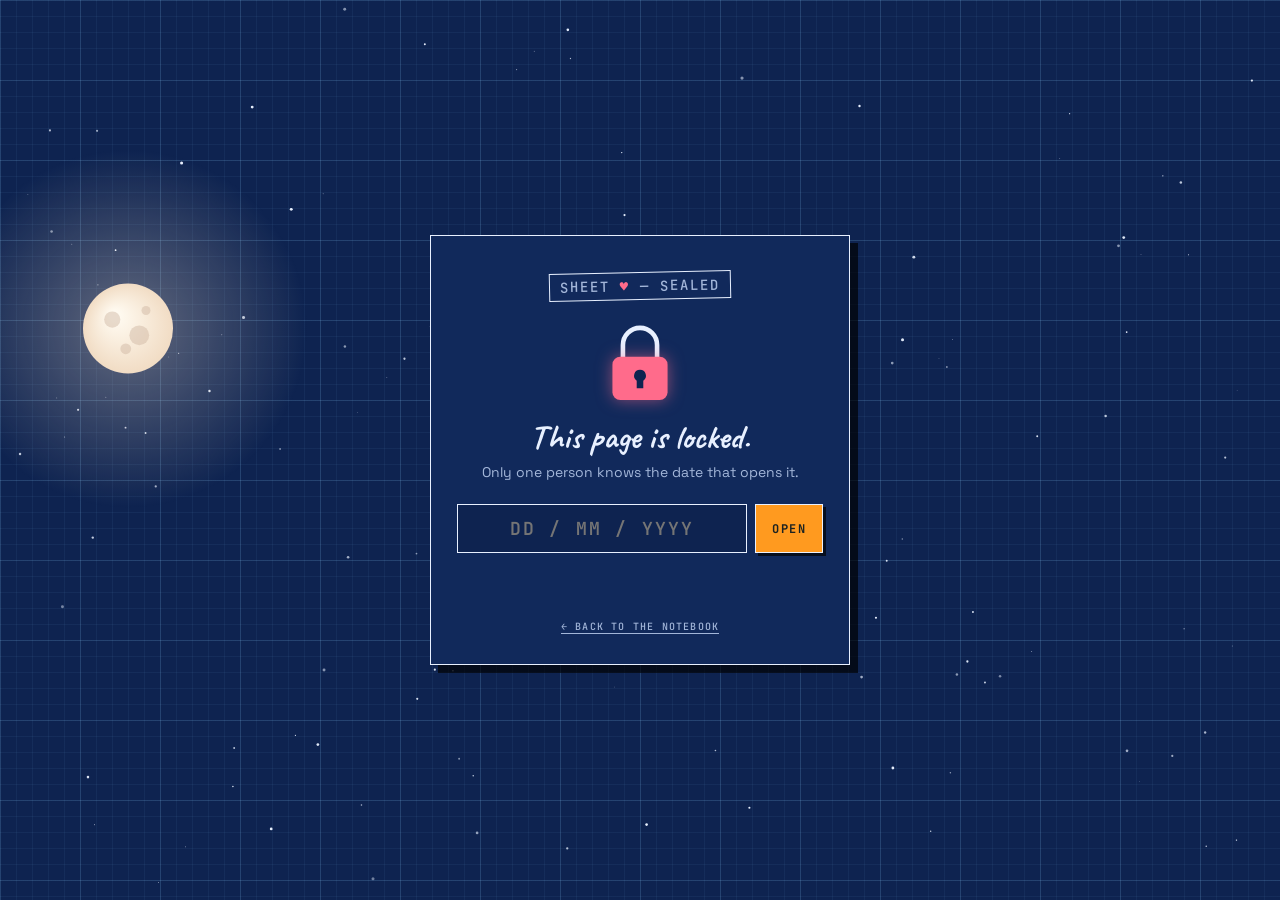
==== gf/index.html @ 49e69b69 "Lab Notebook portfolio, ready for Vercel Static site (no build step): lab-notebook design with circu" ====
<!doctype html>
<html lang="en">
<head>
<meta charset="utf-8">
<meta name="viewport" content="width=device-width,initial-scale=1">
<!-- private page: keep it out of search engines and link previews -->
<meta name="robots" content="noindex, nofollow, noarchive, nosnippet, noimageindex">
<meta name="referrer" content="no-referrer">
<meta name="theme-color" content="#0e2350">
<title>♥</title>
<link rel="icon" href="../assets/favicon.png">
<link rel="preconnect" href="https://fonts.googleapis.com">
<link rel="preconnect" href="https://fonts.gstatic.com" crossorigin>
<link href="https://fonts.googleapis.com/css2?family=Caveat:wght@500;700&family=JetBrains+Mono:wght@400;500;700&family=Space+Grotesk:wght@400;500;600;700&display=swap" rel="stylesheet">
<style>
:root{--paper:#0e2350;--ink:#e8f0ff;--muted:#a3b6d9;--line:#bcd2ff2b;--grid:#8fd3ff22;--grid-fine:#8fd3ff0e;--amber:#ff9a1f;--rose:#ff6b8b;--card:#11295b;
  --sans:'Space Grotesk',system-ui,sans-serif;--mono:'JetBrains Mono',ui-monospace,monospace;--hand:'Caveat',cursive;color-scheme:dark}
*{box-sizing:border-box}
html,body{margin:0;min-height:100%;overflow-x:clip}
body{color:var(--ink);font:16px/1.65 var(--sans);background-color:var(--paper);
  background-image:linear-gradient(var(--grid) 1px,transparent 1px),linear-gradient(90deg,var(--grid) 1px,transparent 1px),
    linear-gradient(var(--grid-fine) 1px,transparent 1px),linear-gradient(90deg,var(--grid-fine) 1px,transparent 1px);
  background-size:80px 80px,80px 80px,16px 16px,16px 16px}
a{color:inherit}
[hidden]{display:none!important}

/* ───── lock screen ───── */
.lock{min-height:100svh;display:grid;place-items:center;padding:24px}
.lock-card{width:min(420px,100%);border:1.5px solid var(--ink);background:var(--card);box-shadow:8px 8px 0 #000a;padding:30px 26px 26px;text-align:center;
  animation:drop .7s cubic-bezier(.3,1.4,.4,1)}
@keyframes drop{from{opacity:0;transform:translateY(-30px) rotate(-3deg)}}
.lock-label{display:inline-block;font:500 10px var(--mono);letter-spacing:.14em;padding:4px 10px;border:1px solid var(--ink);transform:rotate(-1.2deg);margin:0 0 18px}
.lock-label b{color:var(--rose)}
.padlock{display:block;width:74px;height:84px;margin:0 auto 14px;overflow:visible}
.padlock .shackle{fill:none;stroke:var(--ink);stroke-width:7;stroke-linecap:round;transition:transform .5s cubic-bezier(.3,1.6,.4,1);transform-origin:56px 36px}
.padlock .body{fill:var(--rose);filter:drop-shadow(0 0 12px #ff6b8b88)}
.padlock .hole{fill:var(--paper)}
.lock.open .padlock .shackle{transform:translate(0,-10px) rotate(28deg)}
.lock h1{margin:0;font:700 34px/1.1 var(--hand);color:var(--ink)}
.lock p{margin:6px 0 20px;color:var(--muted);font-size:14px}
.lock form{display:flex;gap:8px}
.lock input{flex:1;min-width:0;font:600 18px var(--mono);letter-spacing:.12em;text-align:center;color:var(--ink);background:var(--paper);
  border:1.5px solid var(--ink);padding:12px 10px;outline:none}
.lock input:focus{border-color:var(--rose);box-shadow:0 0 0 3px #ff6b8b44}
.lock button{font:700 12px var(--mono);letter-spacing:.12em;color:#1d2321;background:var(--amber);border:1.5px solid var(--ink);padding:0 16px;cursor:pointer;
  box-shadow:3px 3px 0 #000a}
.lock button:active{transform:translate(2px,2px);box-shadow:1px 1px 0 #000a}
.lock button:disabled{opacity:.6;cursor:progress}
.msg{min-height:1.6em;margin:12px 0 0;font:500 11px var(--mono);letter-spacing:.1em;color:var(--muted)}
.msg.bad{color:var(--rose)}
.lock.shake .lock-card{animation:shake .45s}
@keyframes shake{20%,60%{transform:translateX(-9px)}40%,80%{transform:translateX(9px)}}
.lock.open .lock-card{animation:away .9s cubic-bezier(.6,0,.3,1) .45s forwards}
@keyframes away{to{opacity:0;transform:translateY(-40px) scale(.92)}}
.back{display:inline-block;margin-top:18px;font:500 10px var(--mono);letter-spacing:.12em;color:var(--muted);text-decoration:none;border-bottom:1px solid currentColor}

/* ───── the private sheet (animations start when it's unhidden) ───── */
.sheet{max-width:980px;margin:0 auto;padding:56px 6vw 40px;min-height:100svh;display:flex;flex-direction:column}
.label{align-self:flex-start;font:500 11px var(--mono);letter-spacing:.12em;padding:4px 10px;border:1px solid var(--ink);transform:rotate(-1.2deg);
  opacity:0;animation:stamp .5s cubic-bezier(.2,1.4,.4,1) .3s forwards}
.label b{color:var(--rose)}
@keyframes stamp{0%{opacity:0;transform:scale(1.9) rotate(-9deg)}55%{opacity:1;transform:scale(.94) rotate(-1.2deg)}100%{opacity:1;transform:rotate(-1.2deg)}}
.for{margin:54px 0 0;font:500 12px var(--mono);letter-spacing:.16em;color:var(--muted)}
.name{margin:6px 0 0;font:700 clamp(58px,12vw,150px)/1 var(--hand);color:var(--rose);letter-spacing:0;text-shadow:0 0 30px #ff6b8b55;min-height:1em}
.name .word{display:inline-block;white-space:nowrap;opacity:1;transform:none;animation:none}
.name .word span{display:inline-block;opacity:0;transform:translateY(.35em) rotate(-6deg);animation:letter .6s cubic-bezier(.3,1.5,.4,1) forwards}
@keyframes letter{to{opacity:1;transform:none}}
.ecg{position:relative;margin:30px 0 8px}
.ecg svg{display:block;width:100%;height:auto;overflow:visible}
.ecg path{fill:none;stroke:var(--amber);stroke-width:3;stroke-linecap:round;stroke-linejoin:round;filter:drop-shadow(0 0 6px var(--amber));
  stroke-dasharray:1;stroke-dashoffset:1;animation:trace 3.4s cubic-bezier(.5,0,.3,1) 1.2s forwards}
.ecg .heart-fill{fill:var(--rose);stroke:none;filter:drop-shadow(0 0 14px var(--rose));opacity:0;transform-origin:500px 128px;
  animation:fill-in .8s ease 4.2s forwards,beat 1.1s ease-in-out 5s infinite}
@keyframes trace{to{stroke-dashoffset:0}}
@keyframes fill-in{to{opacity:.85}}
@keyframes beat{0%,100%{transform:scale(1)}15%{transform:scale(1.12)}30%{transform:scale(.98)}45%{transform:scale(1.07)}}
.readout{display:flex;justify-content:space-between;flex-wrap:wrap;gap:8px 20px;font:500 10px var(--mono);letter-spacing:.14em;color:var(--muted)}
.readout b{color:var(--rose)}
.letter{margin:46px 0 0;max-width:620px;font:700 clamp(26px,3.4vw,36px)/1.25 var(--hand);color:var(--ink);
  opacity:0;transform:translateY(16px);animation:rise 1s ease 5.4s forwards}
.letter .sign{display:block;margin-top:14px;color:var(--amber)}
@keyframes rise{to{opacity:1;transform:none}}
.block{display:grid;grid-template-columns:repeat(4,auto);margin-top:auto;border:1.5px solid var(--ink);background:var(--card);
  opacity:0;animation:rise 1s ease 6s forwards}
.block div{padding:10px 14px;border-left:1px solid var(--line)}
.block div:first-child{border-left:0}
.block dt{font:500 9px var(--mono);letter-spacing:.14em;color:var(--muted)}
.block dd{margin:2px 0 0;font:600 13px var(--mono);display:flex;align-items:center;gap:8px}
.led{width:9px;height:9px;border-radius:50%;background:var(--rose);box-shadow:0 0 10px var(--rose);animation:pulse 1.1s ease-in-out infinite}
@keyframes pulse{50%{opacity:.4}}
.foot{display:flex;justify-content:space-between;gap:14px;flex-wrap:wrap;margin-top:22px;font:500 10px var(--mono);letter-spacing:.12em;color:var(--muted)}
.foot a{text-decoration:none;border-bottom:1px solid currentColor}
.foot button{font:inherit;letter-spacing:inherit;color:inherit;background:none;border:0;border-bottom:1px solid currentColor;padding:0;cursor:pointer}
.float-heart{position:fixed;z-index:20;pointer-events:none;color:var(--rose);font-size:var(--s);text-shadow:0 0 10px var(--rose);
  animation:float 1.6s cubic-bezier(.2,.7,.3,1) forwards}
@keyframes float{0%{opacity:0;transform:translate(-50%,-50%) scale(.4)}20%{opacity:1}100%{opacity:0;transform:translate(calc(-50% + var(--dx)),calc(-50% - 140px)) scale(1) rotate(var(--r))}}
/* letters of her name hop and sparkle when touched (translate/scale don't fight the entrance animation) */
.name .word span{transition:translate .35s cubic-bezier(.3,1.8,.4,1),scale .35s cubic-bezier(.3,1.8,.4,1),color .3s;cursor:default}
.name .word span.hop{translate:0 -.16em;scale:1.14;color:#ffd0dc}
.sparkle{position:fixed;z-index:20;pointer-events:none;color:#fff3c4;font-size:var(--s);text-shadow:0 0 8px #ffd34d;
  animation:sparkle .9s ease-out forwards}
@keyframes sparkle{0%{opacity:0;transform:translate(-50%,-50%) scale(.3) rotate(0)}30%{opacity:1}100%{opacity:0;transform:translate(calc(-50% + var(--dx)),calc(-50% + var(--dy))) scale(1) rotate(90deg)}}
/* love meter */
.meter{display:grid;grid-template-columns:auto 1fr auto;align-items:center;gap:14px;margin:4px 0 14px;font:500 10px var(--mono);letter-spacing:.14em;color:var(--muted)}
.meter-track{height:8px;border:1px solid var(--line);border-radius:5px;overflow:hidden;background:#ffffff0a}
.meter-track i{display:block;height:100%;width:0;background:linear-gradient(90deg,var(--amber),var(--rose));box-shadow:0 0 12px var(--rose)}
.meter b{min-width:3.5em;text-align:right;color:var(--rose);font-size:13px}
.meter.overflow b{font-size:22px;line-height:1;animation:beat 1.1s ease-in-out infinite}
.meter.overflow .meter-track{border-color:var(--rose);box-shadow:0 0 10px #ff6b8b66}
@media (max-width:640px){.meter{grid-template-columns:1fr auto}.meter-track{grid-column:1/-1;grid-row:2}}
/* make-a-wish label */
.wish{position:fixed;z-index:20;pointer-events:none;transform:translate(-50%,-50%);font:700 26px var(--hand);color:#fff3c4;text-shadow:0 0 12px #ffd34d;white-space:nowrap;
  animation:wish 2s ease-out forwards}
@keyframes wish{0%{opacity:0;transform:translate(-50%,-30%) scale(.8)}20%{opacity:1;transform:translate(-50%,-60%) scale(1)}100%{opacity:0;transform:translate(-50%,-160%)}}
/* starry sky behind everything */
#sky{position:fixed;inset:0;width:100vw;height:100vh;z-index:0;pointer-events:none}
.lock,.sheet{position:relative;z-index:1}
/* typed letter */
.letter{animation-delay:5.1s}
.caret{display:inline-block;width:2px;height:.9em;margin-left:2px;background:var(--amber);vertical-align:-.08em;animation:caret .8s steps(1) infinite}
@keyframes caret{50%{opacity:0}}
.letter .sign{opacity:0;transition:opacity .8s}
.letter .sign.show{opacity:1}
/* rose petals */
.petal{position:fixed;top:-30px;z-index:2;pointer-events:none;width:var(--w);height:calc(var(--w) * .8);
  background:radial-gradient(circle at 30% 30%,#ffd0dc,#ff6b8b 70%);border-radius:150% 0 150% 0;opacity:.85;
  animation:petal-fall var(--t) linear var(--d) infinite}
.petal:before{content:'';position:absolute;inset:0;border-radius:inherit;animation:petal-sway calc(var(--t) / 3) ease-in-out infinite alternate}
@keyframes petal-fall{0%{transform:translate(0,-30px) rotate(0)}100%{transform:translate(var(--x),110vh) rotate(var(--r))}}
@keyframes petal-sway{to{transform:translateX(20px)}}
@media (max-width:640px){.block{grid-template-columns:1fr 1fr}.block div:nth-child(3){border-left:0}.block div:nth-child(n+3){border-top:1px solid var(--line)}}
@media (prefers-reduced-motion:reduce){*,*:before,*:after{animation-duration:.01ms!important;animation-delay:0s!important;animation-iteration-count:1!important}}
</style>
</head>
<body>
<canvas id="sky" aria-hidden="true"></canvas>

<section class="lock" id="lock">
  <div class="lock-card">
    <p class="lock-label">SHEET <b>♥</b> — SEALED</p>
    <svg class="padlock" viewBox="0 0 112 128" aria-hidden="true">
      <path class="shackle" d="M30 58V38a26 26 0 0 1 52 0v20"/>
      <rect class="body" x="14" y="56" width="84" height="66" rx="12"/>
      <path class="hole" d="M56 76a9 9 0 0 1 5 16.5V104h-10V92.5A9 9 0 0 1 56 76z"/>
    </svg>
    <h1>This page is locked.</h1>
    <p>Only one person knows the date that opens it.</p>
    <form id="unlock" autocomplete="off">
      <label for="code" class="sr" style="position:absolute;left:-9999px">Secret date</label>
      <input id="code" name="code" inputmode="numeric" placeholder="DD / MM / YYYY" maxlength="14" required>
      <button type="submit" id="go">OPEN</button>
    </form>
    <p class="msg" id="msg" role="status" aria-live="polite"></p>
    <a class="back" href="../">← BACK TO THE NOTEBOOK</a>
  </div>
</section>

<main class="sheet" id="sheet" hidden>
  <p class="label">SHEET <b>♥</b> — PRIVATE · NOT IN THE INDEX</p>
  <p class="for">THIS PAGE WAS BUILT FOR</p>
  <h2 class="name" id="name"></h2>
  <div class="ecg" aria-hidden="true">
    <svg viewBox="0 0 1000 200">
      <path class="heart-fill" d="M500 101C520 66 580 72 572 122L500 186 428 122C420 72 480 66 500 101Z"/>
      <path pathLength="1" d="M0 130H180l12-34 12 66 12-56 10 24H428C420 72 480 66 500 101 520 66 580 72 572 122L500 186 428 122M572 122l0 8H760l12-34 12 66 12-56 10 24H1000"/>
    </svg>
  </div>
  <div class="meter" id="meter"><span id="meter-label">LOADING FEELINGS…</span><div class="meter-track"><i id="meter-bar"></i></div><b id="meter-pct">0%</b></div>
  <div class="readout"><span>SIGNAL · <b>STRONG</b></span><span>HEART RATE · <b>UP WHEN YOU’RE AROUND</b></span><span>NOISE · <b>NONE</b></span></div>
  <p class="letter"><span id="letter"></span><span class="sign" id="sign"></span></p>
  <dl class="block">
    <div><dt>DRAWN BY</dt><dd>B. DAS</dd></div>
    <div><dt>FOR</dt><dd id="for-short"></dd></div>
    <div><dt>VERSION</dt><dd>FOREVER 1.0</dd></div>
    <div><dt>STATUS</dt><dd><span class="led" aria-hidden="true"></span>ALWAYS</dd></div>
  </dl>
  <div class="foot"><span>TAP ANYWHERE ♥</span><span><button type="button" id="relock">LOCK AGAIN</button> · <a href="../">BACK TO THE NOTEBOOK ↩</a></span></div>
</main>

<script>
// Everything personal on this page is encrypted (AES-GCM, key from PBKDF2-SHA256 of the secret date).
// The secret itself is not stored anywhere in this file.
const VAULT = {"s":"MyrY9vM8W0e4W0988fczvA==","i":"OGu+uRgVRUqlQItE","c":"XZv2y/sygol/c3PPj2JdcefuPgCkD9c0u+8Q4lAlenZkpwEbpFMzjRTC0/W4vvkPZ5CaL14CPgxz4UqVlFK6oJdX6OKluJ5E5cc877LloBkaXQAESIeO+EHK+ynYeEDeoNM/WL2xqyg3JQbbtQDfD/bO1xgSEq/BBn8qYmQ3HINXkmsTL3CVACy2qm3grxGHysK+Q5b//IneTbf1DOEj6WRxY+tyQ1RbpgGVzgbkaA==","n":600000};
const $ = id => document.getElementById(id);
const bytes = b64 => Uint8Array.from(atob(b64), c => c.charCodeAt(0));
const reduce = matchMedia('(prefers-reduced-motion: reduce)').matches;

async function openVault(code){
  const digits = code.replace(/\D/g, '');            // only digits count, so any separator works
  const enc = new TextEncoder();
  const base = await crypto.subtle.importKey('raw', enc.encode(digits), 'PBKDF2', false, ['deriveKey']);
  const key = await crypto.subtle.deriveKey({name: 'PBKDF2', salt: bytes(VAULT.s), iterations: VAULT.n, hash: 'SHA-256'},
    base, {name: 'AES-GCM', length: 256}, false, ['decrypt']);
  const plain = await crypto.subtle.decrypt({name: 'AES-GCM', iv: bytes(VAULT.i)}, key, bytes(VAULT.c)); // throws if wrong
  return JSON.parse(new TextDecoder().decode(plain));
}

function fill(data){
  const name = $('name');
  name.textContent = '';
  name.setAttribute('aria-label', data.name);
  // letters animate one by one, but each word stays together so the name never breaks mid-word
  let i = 0;
  data.name.split(' ').forEach((word, w) => {
    if (w) name.append(' ');
    const wrap = document.createElement('span');
    wrap.className = 'word';
    wrap.setAttribute('aria-hidden', 'true');
    [...word].forEach(ch => {
      const s = document.createElement('span');
      s.textContent = ch;
      s.style.animationDelay = (0.7 + i++ * 0.07) + 's';
      wrap.appendChild(s);
    });
    name.appendChild(wrap);
  });
  $('for-short').textContent = data.short;
  const letter = $('letter'), sign = $('sign');
  letter.textContent = '';
  sign.textContent = data.sign;
  sign.classList.remove('show');
  const lines = data.letter.split('<br>');
  if (reduce) {
    lines.forEach((line, i) => { if (i) letter.appendChild(document.createElement('br')); letter.append(line); });
    sign.classList.add('show');
    return;
  }
  typeLetter(letter, sign, lines);
}

/* the note types itself out, like a letter being written */
function typeLetter(el, sign, lines){
  const caret = document.createElement('span');
  caret.className = 'caret';
  let li = 0, ci = 0, node = document.createTextNode('');
  el.append(node, caret);
  const step = () => {
    if (li >= lines.length) { setTimeout(() => { caret.remove(); sign.classList.add('show'); }, 600); return; }
    const line = lines[li];
    if (ci < line.length) {
      node.data += line[ci++];
      setTimeout(step, /[,.]/.test(line[ci - 1]) ? 260 : 45 + Math.random() * 40);
    } else {
      li++; ci = 0;
      if (li < lines.length) { el.insertBefore(document.createElement('br'), caret); node = document.createTextNode(''); el.insertBefore(node, caret); }
      setTimeout(step, 420);
    }
  };
  setTimeout(step, 5600); // after the heart has finished drawing
}

/* hearts burst out of the padlock as it opens */
function burst(x, y){
  if (reduce) return;
  for (let i = 0; i < 26; i++) {
    const h = document.createElement('span');
    h.className = 'float-heart';
    h.textContent = '♥';
    h.style.left = x + 'px'; h.style.top = y + 'px';
    const a = Math.random() * Math.PI * 2, d = 60 + Math.random() * 160;
    h.style.setProperty('--s', (12 + Math.random() * 22) + 'px');
    h.style.setProperty('--dx', (Math.cos(a) * d) + 'px');
    h.style.setProperty('--r', ((Math.random() - .5) * 80) + 'deg');
    h.style.marginTop = (Math.sin(a) * d * .6) + 'px';
    h.style.animationDuration = (1.4 + Math.random() * .8) + 's';
    document.body.appendChild(h);
    h.addEventListener('animationend', () => h.remove());
  }
}

/* rose petals drift down once the page is open */
function petals(){
  if (reduce) return;
  for (let i = 0; i < 16; i++) {
    const p = document.createElement('span');
    p.className = 'petal';
    p.style.left = (Math.random() * 100) + 'vw';
    p.style.setProperty('--w', (10 + Math.random() * 12) + 'px');
    p.style.setProperty('--t', (9 + Math.random() * 8) + 's');
    p.style.setProperty('--d', (3 + Math.random() * 12) + 's');
    p.style.setProperty('--x', ((Math.random() - .5) * 240) + 'px');
    p.style.setProperty('--r', ((Math.random() - .5) * 720) + 'deg');
    document.body.appendChild(p);
  }
}

/* her name: letters hop and sparkle under a finger or the cursor */
$('name').addEventListener('pointerover', e => {
  const s = e.target.closest('.word span');
  if (!s || reduce) return;
  s.classList.add('hop');
  setTimeout(() => s.classList.remove('hop'), 380);
  const r = s.getBoundingClientRect();
  for (let k = 0; k < 3; k++) {
    const sp = document.createElement('span');
    sp.className = 'sparkle';
    sp.textContent = '✦';
    sp.style.left = (r.left + r.width / 2) + 'px';
    sp.style.top = (r.top + r.height * .3) + 'px';
    sp.style.setProperty('--s', (8 + Math.random() * 10) + 'px');
    sp.style.setProperty('--dx', ((Math.random() - .5) * 60) + 'px');
    sp.style.setProperty('--dy', (-20 - Math.random() * 40) + 'px');
    document.body.appendChild(sp);
    sp.addEventListener('animationend', () => sp.remove());
  }
});

/* set when the page unlocks: starts the heart constellation and the fireflies */
let opened = null;
let launchStar = () => {};

/* double-tap the sky to make a wish */
addEventListener('dblclick', e => {
  if ($('sheet').hidden || e.target.closest('a, button, input')) return;
  launchStar(e.clientX, e.clientY);
  const t = document.createElement('div');
  t.className = 'wish';
  t.textContent = 'make a wish ✨';
  t.style.left = e.clientX + 'px'; t.style.top = e.clientY + 'px';
  document.body.appendChild(t);
  t.addEventListener('animationend', () => t.remove());
});

/* love meter: counts up, then overflows */
function meter(){
  const bar = $('meter-bar'), pct = $('meter-pct'), lbl = $('meter-label');
  if (reduce) { bar.style.width = '100%'; pct.textContent = '∞'; lbl.textContent = 'OVERFLOW — CAN’T MEASURE IT'; return; }
  setTimeout(() => {
    const start = performance.now(), D = 3200;
    const tick = now => {
      const p = Math.min(1, (now - start) / D);
      const v = Math.round(100 * (1 - Math.pow(1 - p, 2)));
      bar.style.width = v + '%'; pct.textContent = v + '%';
      if (p < 1) requestAnimationFrame(tick);
      else setTimeout(() => { pct.textContent = '∞'; lbl.textContent = 'OVERFLOW — CAN’T MEASURE IT'; $('meter').classList.add('overflow'); }, 500);
    };
    requestAnimationFrame(tick);
  }, 4600);
}

/* starry sky with the occasional shooting star */
(function sky(){
  const c = $('sky'), ctx = c.getContext('2d');
  let stars = [], shoot = null, W = 0, H = 0;
  const size = () => {
    const dpr = Math.min(2, devicePixelRatio || 1);
    W = innerWidth; H = innerHeight;
    c.width = W * dpr; c.height = H * dpr; ctx.setTransform(dpr, 0, 0, dpr, 0, 0);
    stars = Array.from({length: Math.round(W * H / 9000)}, () => ({x: Math.random() * W, y: Math.random() * H, r: Math.random() * 1.3 + .3, p: Math.random() * 6.28, s: .5 + Math.random() * 1.5}));
  };
  addEventListener('resize', size); size();
  let next = performance.now() + 2500;

  // heart-shaped constellation in the top-right of the sky, joined star by star
  const HEART = Array.from({length: 16}, (_, k) => {
    const t = k / 16 * Math.PI * 2;
    return {x: 16 * Math.sin(t) ** 3, y: -(13 * Math.cos(t) - 5 * Math.cos(2 * t) - 2 * Math.cos(3 * t) - Math.cos(4 * t))};
  });
  function drawHeart(now){
    const scale = Math.min(W, H) / 150, cx = W * (W < 700 ? .5 : .8), cy = H * (W < 700 ? .14 : .2);
    const p = reduce ? 1 : Math.min(1, (now - opened - 2000) / 5000);
    if (p <= 0) return;
    const pts = HEART.map(h => ({x: cx + h.x * scale, y: cy + h.y * scale}));
    const segs = p * pts.length;
    ctx.globalAlpha = .55; ctx.strokeStyle = '#ffc2d1'; ctx.lineWidth = 1;
    ctx.beginPath(); ctx.moveTo(pts[0].x, pts[0].y);
    for (let k = 1; k <= Math.floor(segs) && k <= pts.length; k++) ctx.lineTo(pts[k % pts.length].x, pts[k % pts.length].y);
    const f = segs % 1, a = pts[Math.floor(segs) % pts.length], b = pts[(Math.floor(segs) + 1) % pts.length];
    if (p < 1) ctx.lineTo(a.x + (b.x - a.x) * f, a.y + (b.y - a.y) * f);
    ctx.stroke();
    pts.forEach((pt, k) => {
      if (k > segs) return;
      const tw = .7 + .3 * Math.sin(now / 400 + k);
      ctx.globalAlpha = tw; ctx.fillStyle = '#fff';
      ctx.shadowColor = '#ff6b8b'; ctx.shadowBlur = 10;
      ctx.beginPath(); ctx.arc(pt.x, pt.y, 1.9, 0, 6.283); ctx.fill();
      ctx.shadowBlur = 0;
    });
  }

  // a glowing moon that slowly rises in the top-left
  const t0 = performance.now();
  function drawMoon(now){
    const rise = reduce ? 1 : Math.min(1, (now - t0) / 18000);
    const ease = 1 - Math.pow(1 - rise, 3);
    const r = Math.max(26, Math.min(W, H) * .05);
    const x = W * (W < 700 ? .16 : .1), y = H * (.42 - .28 * ease);
    const halo = ctx.createRadialGradient(x, y, r * .8, x, y, r * 4);
    halo.addColorStop(0, 'rgba(255,236,214,.28)'); halo.addColorStop(1, 'rgba(255,236,214,0)');
    ctx.globalAlpha = 1; ctx.fillStyle = halo;
    ctx.beginPath(); ctx.arc(x, y, r * 4, 0, 6.283); ctx.fill();
    const body = ctx.createRadialGradient(x - r * .3, y - r * .3, r * .1, x, y, r);
    body.addColorStop(0, '#fffaf0'); body.addColorStop(1, '#f1dcc4');
    ctx.fillStyle = body;
    ctx.beginPath(); ctx.arc(x, y, r, 0, 6.283); ctx.fill();
    ctx.fillStyle = 'rgba(205,180,160,.45)';
    [[-.35, -.2, .18], [.25, .15, .22], [-.05, .45, .12], [.4, -.4, .1]].forEach(([dx, dy, cr]) => {
      ctx.beginPath(); ctx.arc(x + dx * r, y + dy * r, cr * r, 0, 6.283); ctx.fill();
    });
  }

  // a wished-for shooting star starts wherever she double-taps
  launchStar = (x, y) => { shoot = {x, y, vx: 10, vy: 4, life: 1}; next = performance.now() + 6000; };

  // fireflies drifting low on the page
  const flies = Array.from({length: 18}, () => ({x: Math.random(), y: .55 + Math.random() * .45, p: Math.random() * 6.28, s: .3 + Math.random() * .7}));
  function drawFireflies(now){
    const t = now / 1000;
    flies.forEach(f => {
      const x = (f.x + Math.sin(t * .15 * f.s + f.p) * .06) * W;
      const y = (f.y + Math.cos(t * .2 * f.s + f.p) * .04) * H;
      const glow = Math.max(0, Math.sin(t * 1.6 * f.s + f.p));
      ctx.globalAlpha = .15 + glow * .85;
      const g = ctx.createRadialGradient(x, y, 0, x, y, 9);
      g.addColorStop(0, '#fff6b0'); g.addColorStop(.35, '#ffd34d'); g.addColorStop(1, 'rgba(255,211,77,0)');
      ctx.fillStyle = g;
      ctx.beginPath(); ctx.arc(x, y, 9, 0, 6.283); ctx.fill();
    });
  }
  const frame = now => {
    ctx.clearRect(0, 0, W, H);
    stars.forEach(st => {
      const tw = reduce ? .8 : .45 + .55 * Math.abs(Math.sin(st.p + now / 1000 * st.s));
      ctx.globalAlpha = tw; ctx.fillStyle = '#eaf2ff';
      ctx.beginPath(); ctx.arc(st.x, st.y, st.r, 0, 6.283); ctx.fill();
    });
    drawMoon(now);
    if (opened) drawHeart(now);
    if (opened && !reduce) drawFireflies(now);
    if (!reduce) {
      if (!shoot && now > next) shoot = {x: Math.random() * W * .7, y: Math.random() * H * .35, vx: 9 + Math.random() * 5, vy: 3.5 + Math.random() * 2, life: 1};
      if (shoot) {
        const g = ctx.createLinearGradient(shoot.x, shoot.y, shoot.x - shoot.vx * 14, shoot.y - shoot.vy * 14);
        g.addColorStop(0, 'rgba(255,240,250,' + shoot.life + ')'); g.addColorStop(1, 'rgba(255,107,139,0)');
        ctx.globalAlpha = 1; ctx.strokeStyle = g; ctx.lineWidth = 2;
        ctx.beginPath(); ctx.moveTo(shoot.x, shoot.y); ctx.lineTo(shoot.x - shoot.vx * 14, shoot.y - shoot.vy * 14); ctx.stroke();
        shoot.x += shoot.vx; shoot.y += shoot.vy; shoot.life -= .015;
        if (shoot.life <= 0 || shoot.x > W + 100) { shoot = null; next = now + 4000 + Math.random() * 5000; }
      }
    }
    ctx.globalAlpha = 1;
    requestAnimationFrame(frame);
  };
  requestAnimationFrame(frame);
})();

// remember the unlock for this browser tab only, so a refresh doesn't ask again
let unlocked = null;
try { unlocked = sessionStorage.getItem('gf-code'); } catch (e) {}

async function tryOpen(code, instant){
  const data = await openVault(code);
  try { sessionStorage.setItem('gf-code', code.replace(/\D/g, '')); } catch (e) {}
  fill(data);
  const lock = $('lock');
  opened = performance.now();
  meter();
  if (instant || reduce) { lock.hidden = true; $('sheet').hidden = false; petals(); return; }
  lock.classList.add('open');
  const pad = document.querySelector('.padlock').getBoundingClientRect();
  burst(pad.left + pad.width / 2, pad.top + pad.height / 2);
  setTimeout(() => { lock.hidden = true; $('sheet').hidden = false; scrollTo(0, 0); petals(); }, 1300);
}

if (unlocked) tryOpen(unlocked, true).catch(() => { try { sessionStorage.removeItem('gf-code'); } catch (e) {} });

$('unlock').addEventListener('submit', async e => {
  e.preventDefault();
  const code = $('code').value;
  const msg = $('msg'), go = $('go'), lock = $('lock');
  msg.className = 'msg'; msg.textContent = 'CHECKING…'; go.disabled = true;
  try {
    await tryOpen(code);
    msg.textContent = 'OPENING ♥';
  } catch (err) {
    msg.className = 'msg bad'; msg.textContent = 'NOT QUITE. TRY AGAIN.';
    lock.classList.remove('shake'); void lock.offsetWidth; lock.classList.add('shake');
    $('code').select();
  } finally { go.disabled = false; }
});

$('relock').addEventListener('click', () => {
  try { sessionStorage.removeItem('gf-code'); } catch (e) {}
  location.reload();
});

// floating hearts once unlocked
addEventListener('pointerdown', e => {
  if (reduce || $('sheet').hidden || e.target.closest('a, button')) return;
  for (let i = 0; i < 6; i++) {
    const h = document.createElement('span');
    h.className = 'float-heart';
    h.textContent = '♥';
    h.style.left = e.clientX + 'px'; h.style.top = e.clientY + 'px';
    h.style.setProperty('--s', (14 + Math.random() * 18) + 'px');
    h.style.setProperty('--dx', ((Math.random() - .5) * 120) + 'px');
    h.style.setProperty('--r', ((Math.random() - .5) * 50) + 'deg');
    h.style.animationDelay = (i * 0.05) + 's';
    document.body.appendChild(h);
    h.addEventListener('animationend', () => h.remove());
  }
});
</script>
</body>
</html>
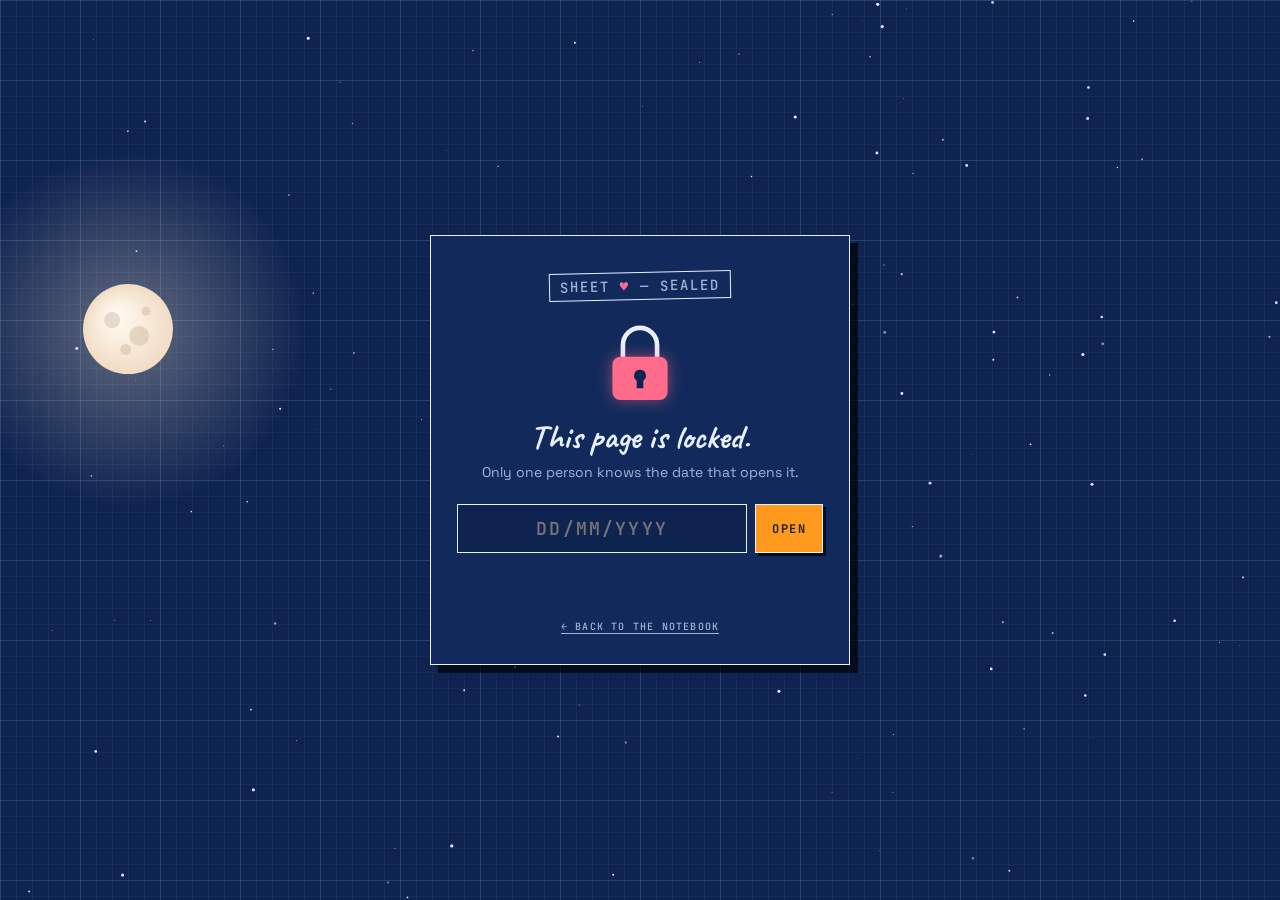
==== commit 1a730f3d: "Fix /gf layout on phones Lock card no longer runs off narrow screens; shorter date placeholder. Moon" ====
--- a/gf/index.html
+++ b/gf/index.html
@@ -25,8 +25,9 @@
 [hidden]{display:none!important}
 
 /* ───── lock screen ───── */
-.lock{min-height:100svh;display:grid;place-items:center;padding:24px}
-.lock-card{width:min(420px,100%);border:1.5px solid var(--ink);background:var(--card);box-shadow:8px 8px 0 #000a;padding:30px 26px 26px;text-align:center;
+/* minmax(0,…) stops the card from growing to its content width and running off small screens */
+.lock{min-height:100svh;display:grid;grid-template-columns:minmax(0,420px);justify-content:center;align-content:center;padding:24px 18px}
+.lock-card{width:100%;min-width:0;border:1.5px solid var(--ink);background:var(--card);box-shadow:8px 8px 0 #000a;padding:30px 26px 26px;text-align:center;
   animation:drop .7s cubic-bezier(.3,1.4,.4,1)}
 @keyframes drop{from{opacity:0;transform:translateY(-30px) rotate(-3deg)}}
 .lock-label{display:inline-block;font:500 10px var(--mono);letter-spacing:.14em;padding:4px 10px;border:1px solid var(--ink);transform:rotate(-1.2deg);margin:0 0 18px}
@@ -42,7 +43,9 @@
 .lock input{flex:1;min-width:0;font:600 18px var(--mono);letter-spacing:.12em;text-align:center;color:var(--ink);background:var(--paper);
   border:1.5px solid var(--ink);padding:12px 10px;outline:none}
 .lock input:focus{border-color:var(--rose);box-shadow:0 0 0 3px #ff6b8b44}
-.lock button{font:700 12px var(--mono);letter-spacing:.12em;color:#1d2321;background:var(--amber);border:1.5px solid var(--ink);padding:0 16px;cursor:pointer;
+.lock p{overflow-wrap:anywhere}
+@media (max-width:420px){.lock input{font-size:16px;letter-spacing:.06em;padding:12px 6px}.lock-card{padding:26px 18px 22px}}
+.lock button{flex:none;font:700 12px var(--mono);letter-spacing:.12em;color:#1d2321;background:var(--amber);border:1.5px solid var(--ink);padding:0 16px;cursor:pointer;
   box-shadow:3px 3px 0 #000a}
 .lock button:active{transform:translate(2px,2px);box-shadow:1px 1px 0 #000a}
 .lock button:disabled{opacity:.6;cursor:progress}
@@ -147,7 +150,7 @@
     <p>Only one person knows the date that opens it.</p>
     <form id="unlock" autocomplete="off">
       <label for="code" class="sr" style="position:absolute;left:-9999px">Secret date</label>
-      <input id="code" name="code" inputmode="numeric" placeholder="DD / MM / YYYY" maxlength="14" required>
+      <input id="code" name="code" inputmode="numeric" placeholder="DD/MM/YYYY" maxlength="14" required>
       <button type="submit" id="go">OPEN</button>
     </form>
     <p class="msg" id="msg" role="status" aria-live="polite"></p>
@@ -357,7 +360,17 @@
     return {x: 16 * Math.sin(t) ** 3, y: -(13 * Math.cos(t) - 5 * Math.cos(2 * t) - 2 * Math.cos(3 * t) - Math.cos(4 * t))};
   });
   function drawHeart(now){
-    const scale = Math.min(W, H) / 150, cx = W * (W < 700 ? .5 : .8), cy = H * (W < 700 ? .14 : .2);
+    // the constellation sits just after the last word of her name (it scrolls with it), sized to the lettering
+    const words = document.querySelectorAll('#name .word');
+    const last = words[words.length - 1];
+    if (!last) return;
+    const wr = last.getBoundingClientRect();
+    if (wr.bottom < -80 || wr.top > H + 80) return;
+    const scale = Math.max(1.4, Math.min(3.2, wr.height / 26));
+    const halfW = 17 * scale;
+    const roomRight = W - wr.right;
+    const cx = roomRight > halfW * 2 + 24 ? wr.right + 18 + halfW : W - halfW - 12;
+    const cy = roomRight > halfW * 2 + 24 ? wr.top + wr.height * .45 : wr.top - halfW * .6;
     const p = reduce ? 1 : Math.min(1, (now - opened - 2000) / 5000);
     if (p <= 0) return;
     const pts = HEART.map(h => ({x: cx + h.x * scale, y: cy + h.y * scale}));
@@ -383,8 +396,11 @@
   function drawMoon(now){
     const rise = reduce ? 1 : Math.min(1, (now - t0) / 18000);
     const ease = 1 - Math.pow(1 - rise, 3);
-    const r = Math.max(26, Math.min(W, H) * .05);
-    const x = W * (W < 700 ? .16 : .1), y = H * (.42 - .28 * ease);
+    // phones: a small moon slides in at the top-right corner, clear of the text; wide screens: rises in the left margin
+    const small = W < 700;
+    const r = small ? 22 : Math.max(26, Math.min(W, H) * .05);
+    const x = small ? W + 30 - 46 * ease : W * .1;
+    const y = small ? 26 : H * (.42 - .28 * ease);
     const halo = ctx.createRadialGradient(x, y, r * .8, x, y, r * 4);
     halo.addColorStop(0, 'rgba(255,236,214,.28)'); halo.addColorStop(1, 'rgba(255,236,214,0)');
     ctx.globalAlpha = 1; ctx.fillStyle = halo;
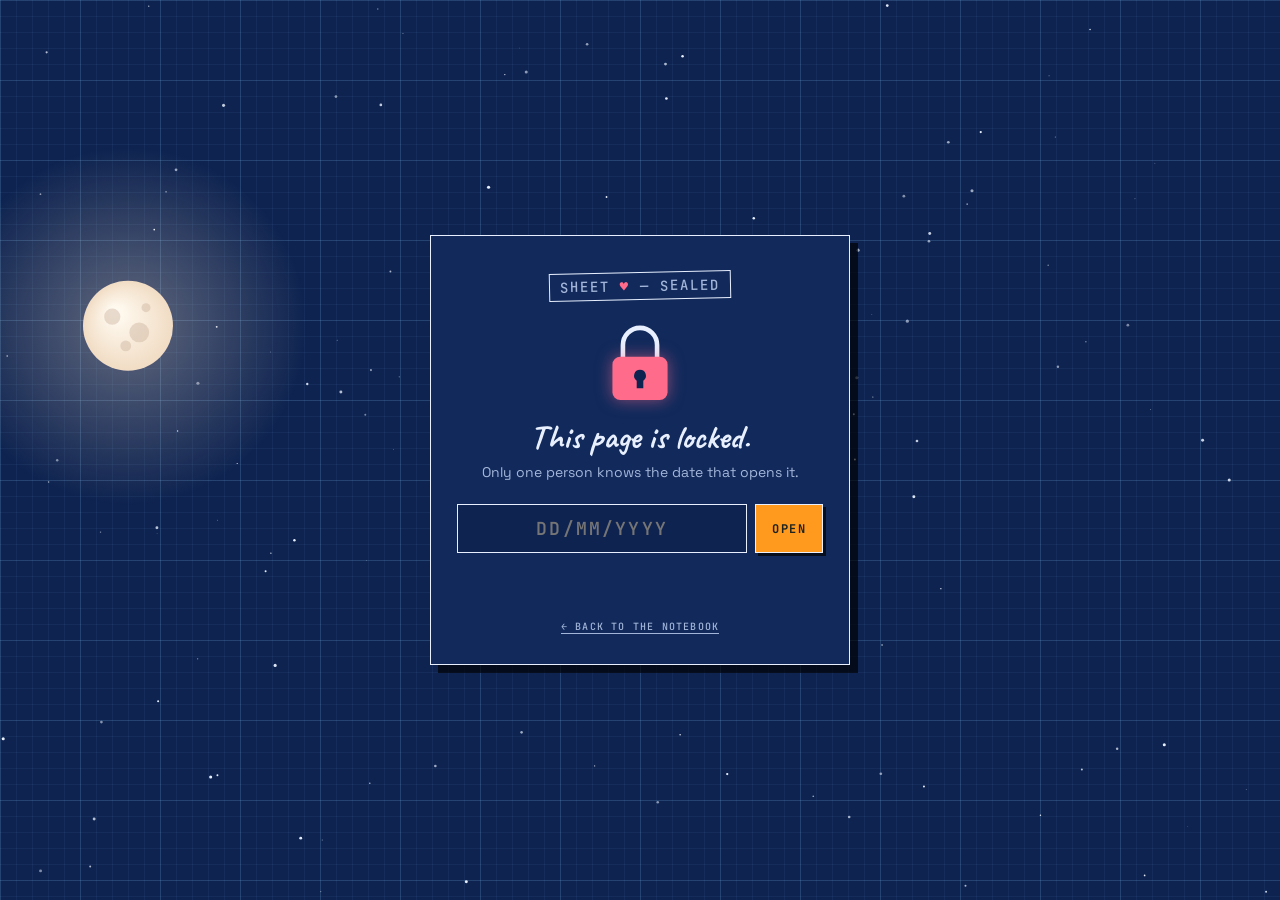
==== commit 509b6e08: "Add phone-first animations Main site: section headings rise word by word, photos tilt with the phone" ====
--- a/gf/index.html
+++ b/gf/index.html
@@ -103,6 +103,20 @@
 .sparkle{position:fixed;z-index:20;pointer-events:none;color:#fff3c4;font-size:var(--s);text-shadow:0 0 8px #ffd34d;
   animation:sparkle .9s ease-out forwards}
 @keyframes sparkle{0%{opacity:0;transform:translate(-50%,-50%) scale(.3) rotate(0)}30%{opacity:1}100%{opacity:0;transform:translate(calc(-50% + var(--dx)),calc(-50% + var(--dy))) scale(1) rotate(90deg)}}
+/* tappable heart: tap = heartbeat, hold = burst */
+.heart-btn{position:absolute;left:41%;top:26%;width:18%;height:72%;z-index:2;border:0;background:none;padding:0;cursor:pointer;
+  -webkit-tap-highlight-color:transparent;touch-action:manipulation;user-select:none;-webkit-user-select:none;-webkit-touch-callout:none}
+.heart-btn:focus-visible{outline:2px dashed var(--rose);outline-offset:4px;border-radius:50%}
+.charge{position:absolute;left:50%;top:48%;width:min(120px,26vw);aspect-ratio:1;border-radius:50%;translate:-50% -50%;pointer-events:none;
+  background:conic-gradient(var(--rose) calc(var(--p,0) * 1turn),transparent 0);opacity:0;transition:opacity .2s;
+  -webkit-mask:radial-gradient(circle,transparent 58%,#000 60%);mask:radial-gradient(circle,transparent 58%,#000 60%)}
+.heart-btn.charging .charge{opacity:1}
+.beat-hint{position:absolute;left:61%;top:0;rotate:-6deg;font:700 17px var(--hand);color:var(--rose);opacity:0;white-space:nowrap;pointer-events:none;
+  animation:rise 1s ease 7.5s forwards}
+.ecg.fast .heart-fill{animation:fill-in .01s forwards,beat .42s ease-in-out infinite}
+.badum{position:fixed;z-index:20;pointer-events:none;transform:translate(-50%,-50%);font:700 30px var(--hand);color:var(--rose);text-shadow:0 0 14px var(--rose);white-space:nowrap;
+  animation:badum 1.3s ease-out forwards}
+@keyframes badum{0%{opacity:0;transform:translate(-50%,-30%) scale(.6)}20%{opacity:1;transform:translate(-50%,-80%) scale(1.15)}35%{transform:translate(-50%,-85%) scale(.95)}50%{transform:translate(-50%,-90%) scale(1.08)}100%{opacity:0;transform:translate(-50%,-190%) scale(1)}}
 /* love meter */
 .meter{display:grid;grid-template-columns:auto 1fr auto;align-items:center;gap:14px;margin:4px 0 14px;font:500 10px var(--mono);letter-spacing:.14em;color:var(--muted)}
 .meter-track{height:8px;border:1px solid var(--line);border-radius:5px;overflow:hidden;background:#ffffff0a}
@@ -162,8 +176,10 @@
   <p class="label">SHEET <b>♥</b> — PRIVATE · NOT IN THE INDEX</p>
   <p class="for">THIS PAGE WAS BUILT FOR</p>
   <h2 class="name" id="name"></h2>
-  <div class="ecg" aria-hidden="true">
-    <svg viewBox="0 0 1000 200">
+  <div class="ecg">
+    <button type="button" class="heart-btn" id="heart-btn" aria-label="Tap to feel the heartbeat, hold for a surprise"><span class="charge" aria-hidden="true"></span></button>
+    <span class="beat-hint" aria-hidden="true">tap me · hold me ♥</span>
+    <svg viewBox="0 0 1000 200" aria-hidden="true">
       <path class="heart-fill" d="M500 101C520 66 580 72 572 122L500 186 428 122C420 72 480 66 500 101Z"/>
       <path pathLength="1" d="M0 130H180l12-34 12 66 12-56 10 24H428C420 72 480 66 500 101 520 66 580 72 572 122L500 186 428 122M572 122l0 8H760l12-34 12 66 12-56 10 24H1000"/>
     </svg>
@@ -306,6 +322,67 @@
     document.body.appendChild(sp);
     sp.addEventListener('animationend', () => sp.remove());
   }
+});
+
+/* the glowing heart: tap to feel a heartbeat, hold for a burst of hearts */
+(function heartButton(){
+  const btn = $('heart-btn'), ecg = btn.closest('.ecg');
+  const HOLD = 1300;
+  let start = 0, raf = 0, fired = false, fastTimer;
+  const centre = () => { const r = btn.getBoundingClientRect(); return [r.left + r.width / 2, r.top + r.height * .48]; };
+  const buzz = p => { try { navigator.vibrate && navigator.vibrate(p); } catch (e) {} };
+  const beat = () => {
+    buzz([60, 90, 60]);
+    ecg.classList.add('fast');
+    clearTimeout(fastTimer); fastTimer = setTimeout(() => ecg.classList.remove('fast'), 2600);
+    if (reduce) return;
+    const [x, y] = centre();
+    const t = document.createElement('div');
+    t.className = 'badum'; t.textContent = 'ba-dum ♥';
+    t.style.left = x + 'px'; t.style.top = y + 'px';
+    document.body.appendChild(t);
+    t.addEventListener('animationend', () => t.remove());
+  };
+  const big = () => {
+    buzz([80, 60, 80, 60, 200]);
+    const [x, y] = centre();
+    for (let k = 0; k < 3; k++) setTimeout(() => burst(x, y), k * 220);
+    ecg.classList.add('fast');
+    clearTimeout(fastTimer); fastTimer = setTimeout(() => ecg.classList.remove('fast'), 3500);
+  };
+  const tick = now => {
+    const p = Math.min(1, (now - start) / HOLD);
+    btn.style.setProperty('--p', p.toFixed(3));
+    if (p >= 1) { fired = true; btn.classList.remove('charging'); big(); return; }
+    raf = requestAnimationFrame(tick);
+  };
+  btn.addEventListener('pointerdown', e => {
+    e.preventDefault();
+    fired = false; start = performance.now();
+    try { btn.setPointerCapture(e.pointerId); } catch (err) {}   // keeps the hold going if the finger drifts
+    btn.classList.add('charging');
+    raf = requestAnimationFrame(tick);
+  });
+  const end = () => {
+    if (!btn.classList.contains('charging') && !fired) return;
+    cancelAnimationFrame(raf);
+    btn.classList.remove('charging'); btn.style.setProperty('--p', 0);
+    if (!fired) beat();
+    fired = false;
+  };
+  btn.addEventListener('pointerup', end);
+  btn.addEventListener('pointercancel', () => { cancelAnimationFrame(raf); btn.classList.remove('charging'); btn.style.setProperty('--p', 0); fired = false; });
+  btn.addEventListener('keydown', e => { if (e.key === 'Enter' || e.key === ' ') { e.preventDefault(); beat(); } });
+  btn.addEventListener('contextmenu', e => e.preventDefault());   // long-press shouldn't open the phone's menu
+})();
+
+/* tilt the phone: the sky shifts a little, like looking through a window */
+let skyX = 0, skyY = 0, skyTX = 0, skyTY = 0, skyBase = null;
+addEventListener('deviceorientation', e => {
+  if (reduce || e.gamma == null) return;
+  if (skyBase === null) skyBase = e.beta;
+  skyTX = Math.max(-1, Math.min(1, e.gamma / 30));
+  skyTY = Math.max(-1, Math.min(1, (e.beta - skyBase) / 30));
 });
 
 /* set when the page unlocks: starts the heart constellation and the fireflies */
@@ -399,8 +476,8 @@
     // phones: a small moon slides in at the top-right corner, clear of the text; wide screens: rises in the left margin
     const small = W < 700;
     const r = small ? 22 : Math.max(26, Math.min(W, H) * .05);
-    const x = small ? W + 30 - 46 * ease : W * .1;
-    const y = small ? 26 : H * (.42 - .28 * ease);
+    const x = (small ? W + 30 - 46 * ease : W * .1) - skyX * 5;
+    const y = (small ? 26 : H * (.42 - .28 * ease)) - skyY * 5;
     const halo = ctx.createRadialGradient(x, y, r * .8, x, y, r * 4);
     halo.addColorStop(0, 'rgba(255,236,214,.28)'); halo.addColorStop(1, 'rgba(255,236,214,0)');
     ctx.globalAlpha = 1; ctx.fillStyle = halo;
@@ -435,10 +512,12 @@
   }
   const frame = now => {
     ctx.clearRect(0, 0, W, H);
+    // ease toward the phone's tilt; nearer (faster-twinkling) stars move a little more
+    skyX += (skyTX - skyX) * .08; skyY += (skyTY - skyY) * .08;
     stars.forEach(st => {
       const tw = reduce ? .8 : .45 + .55 * Math.abs(Math.sin(st.p + now / 1000 * st.s));
       ctx.globalAlpha = tw; ctx.fillStyle = '#eaf2ff';
-      ctx.beginPath(); ctx.arc(st.x, st.y, st.r, 0, 6.283); ctx.fill();
+      ctx.beginPath(); ctx.arc(st.x - skyX * 10 * st.s, st.y - skyY * 10 * st.s, st.r, 0, 6.283); ctx.fill();
     });
     drawMoon(now);
     if (opened) drawHeart(now);
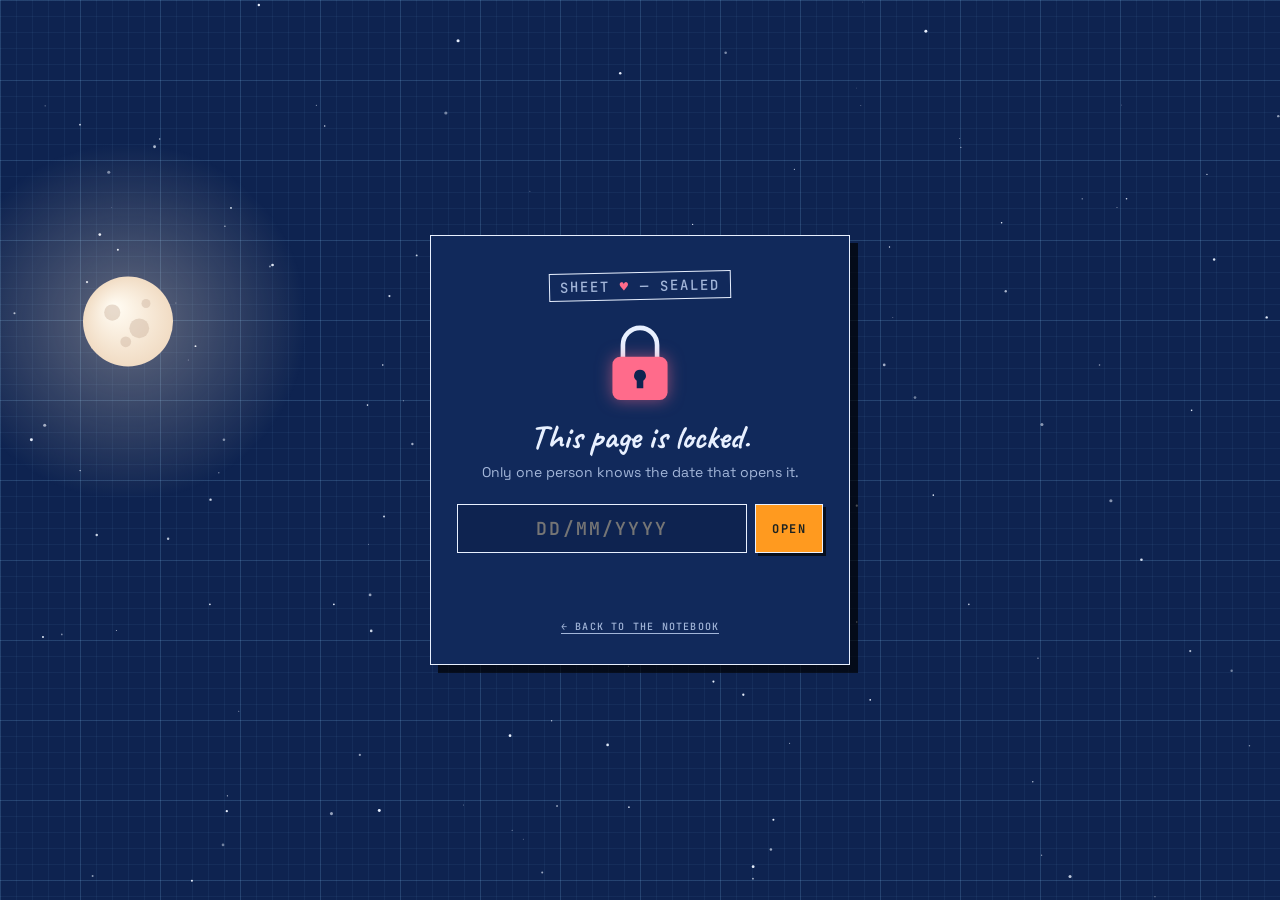
==== commit 466c9687: "Add x-ray cards, shake effects, light drawing and meteor shower Main site: long-press an experiment " ====
--- a/gf/index.html
+++ b/gf/index.html
@@ -66,7 +66,11 @@
 .for{margin:54px 0 0;font:500 12px var(--mono);letter-spacing:.16em;color:var(--muted)}
 .name{margin:6px 0 0;font:700 clamp(58px,12vw,150px)/1 var(--hand);color:var(--rose);letter-spacing:0;text-shadow:0 0 30px #ff6b8b55;min-height:1em}
 .name .word{display:inline-block;white-space:nowrap;opacity:1;transform:none;animation:none}
-.name .word span{display:inline-block;opacity:0;transform:translateY(.35em) rotate(-6deg);animation:letter .6s cubic-bezier(.3,1.5,.4,1) forwards}
+.name .word span{display:inline-block;opacity:0;transform:translateY(.35em) rotate(-6deg);animation:letter .6s cubic-bezier(.3,1.5,.4,1) forwards,twinkle 6s ease-in-out infinite}
+/* a soft glow ripples through her name, letter by letter */
+@keyframes twinkle{0%,12%,100%{text-shadow:0 0 30px #ff6b8b55}5%{text-shadow:0 0 6px #fff,0 0 18px #ffd0dc,0 0 40px #ff6b8b}}
+/* sparkler trail when she drags a finger */
+#light{position:fixed;inset:0;width:100vw;height:100vh;z-index:15;pointer-events:none}
 @keyframes letter{to{opacity:1;transform:none}}
 .ecg{position:relative;margin:30px 0 8px}
 .ecg svg{display:block;width:100%;height:auto;overflow:visible}
@@ -228,7 +232,9 @@
     [...word].forEach(ch => {
       const s = document.createElement('span');
       s.textContent = ch;
-      s.style.animationDelay = (0.7 + i++ * 0.07) + 's';
+      // first delay: entrance; second: when this letter's glow comes round in the ripple
+      s.style.animationDelay = `${0.7 + i * 0.07}s, ${4 + i * 0.09}s`;
+      i++;
       wrap.appendChild(s);
     });
     name.appendChild(wrap);
@@ -388,6 +394,65 @@
 /* set when the page unlocks: starts the heart constellation and the fireflies */
 let opened = null;
 let launchStar = () => {};
+let meteorShower = () => {};
+
+/* shake the phone: a meteor shower */
+(function shakeForMeteors(){
+  let last = 0, hits = 0, first = 0, cool = 0;
+  addEventListener('devicemotion', e => {
+    const a = e.accelerationIncludingGravity || e.acceleration;
+    if (!a || a.x == null || reduce || $('sheet').hidden) return;
+    const now = performance.now();
+    if (Math.hypot(a.x, a.y, a.z || 0) > 24 && now - last > 120) {
+      last = now;
+      if (now - first > 900) { hits = 0; first = now; }
+      if (++hits >= 3 && now > cool) {
+        hits = 0; cool = now + 2500;
+        meteorShower(9);
+        try { navigator.vibrate && navigator.vibrate([20, 30, 20, 30, 20]); } catch (err) {}
+      }
+    }
+  });
+})();
+
+/* draw with light: dragging a finger (or the mouse with the button held) leaves a glowing sparkler trail */
+(function lightDrawing(){
+  if (reduce) return;
+  const c = document.createElement('canvas');
+  c.id = 'light'; c.setAttribute('aria-hidden', 'true');
+  document.body.appendChild(c);
+  const ctx = c.getContext('2d');
+  let pts = [], W = 0, H = 0, running = false;
+  const size = () => { const d = Math.min(2, devicePixelRatio || 1); W = innerWidth; H = innerHeight; c.width = W * d; c.height = H * d; ctx.setTransform(d, 0, 0, d, 0, 0); };
+  addEventListener('resize', size); size();
+  const add = (x, y) => {
+    if ($('sheet').hidden) return;
+    pts.push({x, y, t: performance.now()});
+    if (!running) { running = true; requestAnimationFrame(frame); }
+  };
+  addEventListener('touchmove', e => { const t = e.touches[0]; if (t) add(t.clientX, t.clientY); }, {passive: true});
+  addEventListener('touchstart', e => { const t = e.touches[0]; if (t) { pts.push({x: t.clientX, y: t.clientY, t: performance.now(), gap: true}); } }, {passive: true});
+  addEventListener('pointermove', e => { if (e.pointerType === 'mouse' && e.buttons & 1) add(e.clientX, e.clientY); });
+  addEventListener('pointerdown', e => { if (e.pointerType === 'mouse') pts.push({x: e.clientX, y: e.clientY, t: performance.now(), gap: true}); });
+  const LIFE = 1300;
+  function frame(now){
+    pts = pts.filter(p => now - p.t < LIFE);
+    ctx.clearRect(0, 0, W, H);
+    ctx.lineCap = 'round'; ctx.lineJoin = 'round';
+    for (let k = 1; k < pts.length; k++) {
+      const a = pts[k - 1], b = pts[k];
+      if (b.gap) continue;
+      const life = 1 - (now - b.t) / LIFE;
+      ctx.strokeStyle = `rgba(255,107,139,${life * .45})`; ctx.lineWidth = 10 * life; ctx.beginPath(); ctx.moveTo(a.x, a.y); ctx.lineTo(b.x, b.y); ctx.stroke();
+      ctx.strokeStyle = `rgba(255,240,245,${life})`; ctx.lineWidth = 2.5 * life + .5; ctx.beginPath(); ctx.moveTo(a.x, a.y); ctx.lineTo(b.x, b.y); ctx.stroke();
+      if (Math.random() < .25 * life) { // little sparks flying off
+        ctx.fillStyle = `rgba(255,211,77,${life})`;
+        ctx.fillRect(b.x + (Math.random() - .5) * 16, b.y + (Math.random() - .5) * 16, 2, 2);
+      }
+    }
+    if (pts.length) requestAnimationFrame(frame); else { running = false; ctx.clearRect(0, 0, W, H); }
+  }
+})();
 
 /* double-tap the sky to make a wish */
 addEventListener('dblclick', e => {
@@ -495,6 +560,26 @@
   // a wished-for shooting star starts wherever she double-taps
   launchStar = (x, y) => { shoot = {x, y, vx: 10, vy: 4, life: 1}; next = performance.now() + 6000; };
 
+  // meteor shower: several shooting stars at once (shake the phone)
+  const meteors = [];
+  meteorShower = n => {
+    for (let k = 0; k < n; k++) setTimeout(() => meteors.push({
+      x: Math.random() * W * .8 - W * .1, y: Math.random() * H * .4 - 40,
+      vx: 8 + Math.random() * 7, vy: 3 + Math.random() * 3, life: 1
+    }), k * 140);
+  };
+  function drawMeteors(){
+    for (let k = meteors.length - 1; k >= 0; k--) {
+      const m = meteors[k];
+      const g = ctx.createLinearGradient(m.x, m.y, m.x - m.vx * 12, m.y - m.vy * 12);
+      g.addColorStop(0, 'rgba(255,245,250,' + m.life + ')'); g.addColorStop(1, 'rgba(255,107,139,0)');
+      ctx.globalAlpha = 1; ctx.strokeStyle = g; ctx.lineWidth = 1.8;
+      ctx.beginPath(); ctx.moveTo(m.x, m.y); ctx.lineTo(m.x - m.vx * 12, m.y - m.vy * 12); ctx.stroke();
+      m.x += m.vx; m.y += m.vy; m.life -= .016;
+      if (m.life <= 0 || m.x > W + 120 || m.y > H + 120) meteors.splice(k, 1);
+    }
+  }
+
   // fireflies drifting low on the page
   const flies = Array.from({length: 18}, () => ({x: Math.random(), y: .55 + Math.random() * .45, p: Math.random() * 6.28, s: .3 + Math.random() * .7}));
   function drawFireflies(now){
@@ -522,6 +607,7 @@
     drawMoon(now);
     if (opened) drawHeart(now);
     if (opened && !reduce) drawFireflies(now);
+    if (!reduce) drawMeteors();
     if (!reduce) {
       if (!shoot && now > next) shoot = {x: Math.random() * W * .7, y: Math.random() * H * .35, vx: 9 + Math.random() * 5, vy: 3.5 + Math.random() * 2, life: 1};
       if (shoot) {
